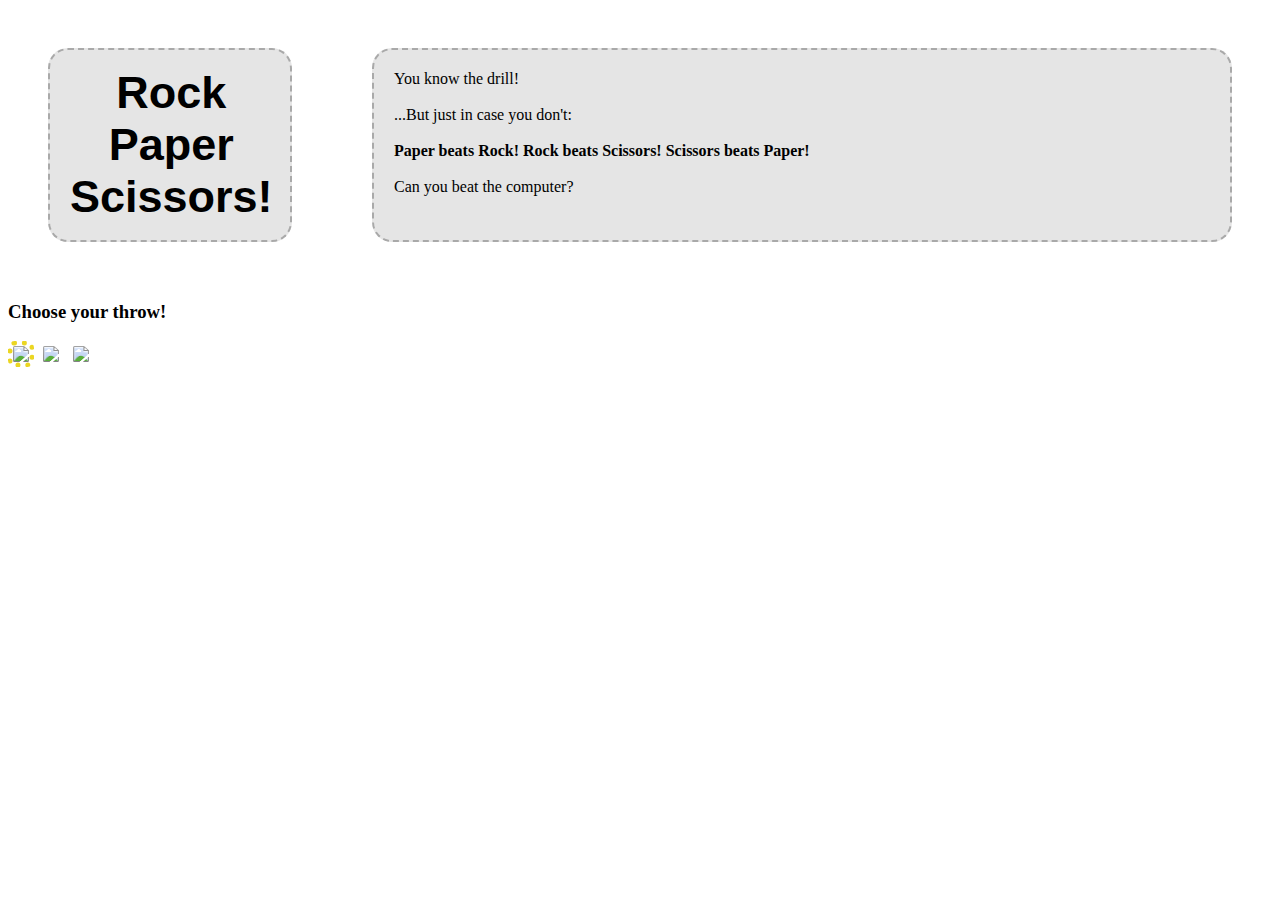
==== index.html @ c4b99937 "start HTML" ====
<!DOCTYPE html>
<html lang="en">

<head>
    <meta charset="UTF-8">
    <meta name="viewport" content="width=device-width, initial-scale=1.0">
    <meta http-equiv="X-UA-Compatible" content="ie=edge">
    <link rel="stylesheet" href="style.css">
    <title>Rock Paper Scissors!</title>
</head>

<body>
    <header>
        <h1>Rock Paper Scissors!</h1>
        <section class="rules">You know the drill!<br><br>
            ...But just in case you don't:<br><br>
            <strong>Paper beats Rock! Rock beats Scissors! Scissors beats Paper!
            </strong><br><br>
            Can you beat the computer?
        </section>
    </header>
    <h3>Choose your throw!</h3>
    <section class="coins">
            <label>
                
                <input name="shoot" value="rock" type="radio" checked />
                <img class="radio-image" src="http://placekitten.com/100/100">
            </label>
            <label>
                
                <input name="shoot" value="paper" type="radio" />
                <img class="radio-image" src="http://placekitten.com/100/100">
            </label>
            <label>
                
                    <input name="shoot" value="scissors" type="radio" />
                    <img class="radio-image" src="http://placekitten.com/100/100">
            </label>
        </section>

    <script type="module" src="app.js"></script>
</body>

</html>
---- style.css ----
body {
    background-image: url('https://wallpaperplay.com/walls/full/d/e/8/137480.jpg');
}

header {
    display: flex;
    justify-content: center;
}

h1 {
    display: flex;
    justify-content: flex-start;
    align-items: center;
    text-align: center;
    font-family: Helvetica;
    font-size: 45px;
    border: dashed darkgrey 2px;
    padding: 20px;
    margin: 40px;
    border-radius: 20px;
    height: 150px;
    width: 200px;
    background-color: rgba(189, 189, 189, 40%);
}

.rules {
    border: dashed darkgrey 2px;
    padding: 20px;
    margin: 40px;
    border-radius: 20px;
    height: 150px;
    width: 7500px;
    background-color: rgba(189, 189, 189, 40%);
}

.radio-image {
    border: 5px solid transparent;
    border-radius: 25%;
    width: 100px;
}

input:checked + .radio-image {
    border: 5px dotted rgb(235, 214, 34);
}

input {
    display: none;
}
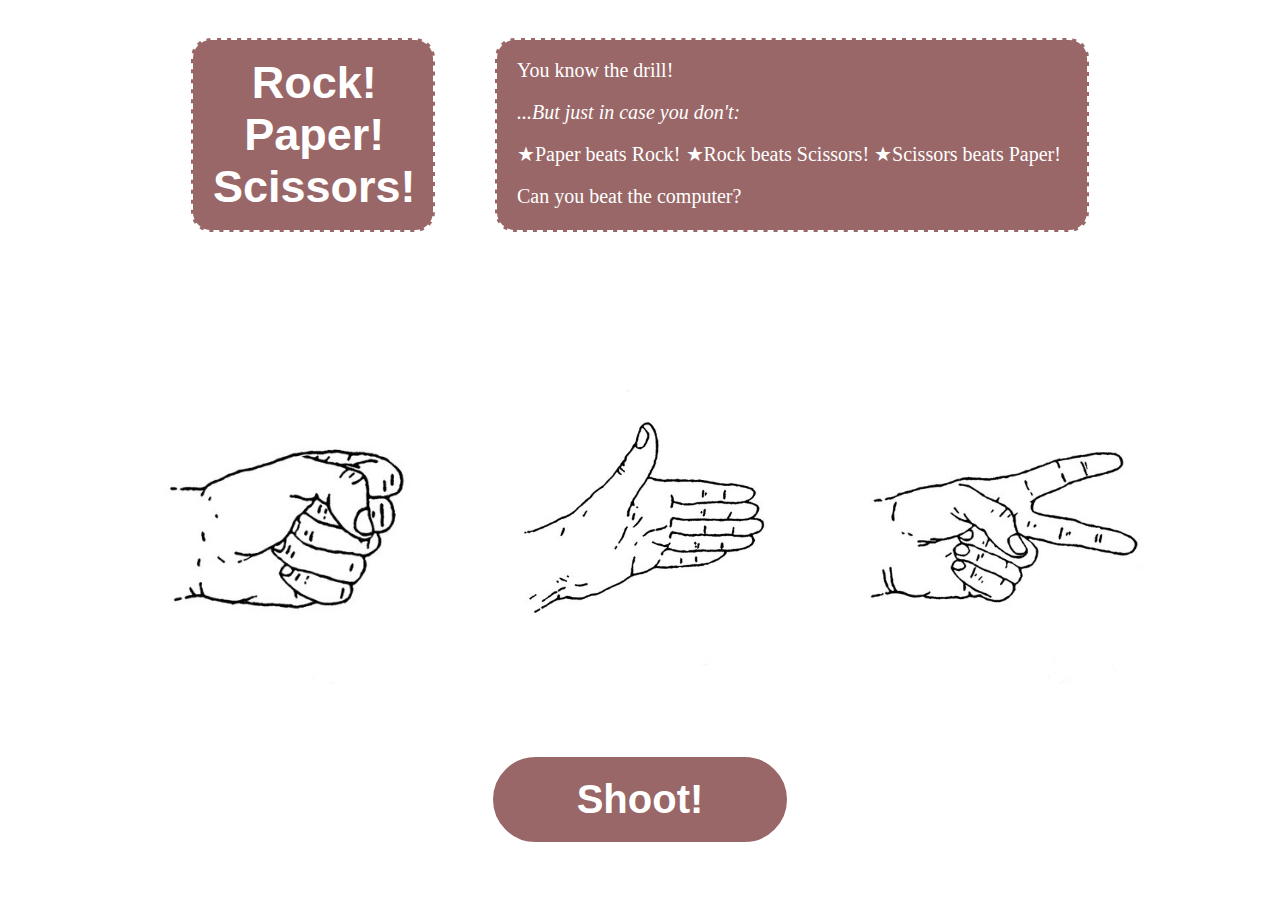
==== commit d4b52af2: "add second html file and images and beginning js" ====
--- a/index.html
+++ b/index.html
@@ -11,33 +11,33 @@
 
 <body>
     <header>
-        <h1>Rock Paper Scissors!</h1>
+        <h1>Rock! Paper! Scissors!</h1>
         <section class="rules">You know the drill!<br><br>
-            ...But just in case you don't:<br><br>
-            <strong>Paper beats Rock! Rock beats Scissors! Scissors beats Paper!
-            </strong><br><br>
+            <em>...But just in case you don't:</em><br><br>
+            ★Paper beats Rock! ★Rock beats Scissors! ★Scissors beats Paper!<br><br>
             Can you beat the computer?
         </section>
     </header>
-    <h3>Choose your throw!</h3>
-    <section class="coins">
+    <h2>CHOOSE YOUR FIGHTER!</h2>
+    <section class="throws">
             <label>
-                
-                <input name="shoot" value="rock" type="radio" checked />
-                <img class="radio-image" src="http://placekitten.com/100/100">
+              
+                <input name="throw" value="rock" type="radio" checked />
+                <img class="radio-image" src="assets/rock-face-right.jpg">
             </label>
             <label>
                 
-                <input name="shoot" value="paper" type="radio" />
-                <img class="radio-image" src="http://placekitten.com/100/100">
+                <input name="throw" value="paper" type="radio" />
+                <img class="radio-image" src="assets/paper-face-right.jpg">
             </label>
             <label>
                 
-                    <input name="shoot" value="scissors" type="radio" />
-                    <img class="radio-image" src="http://placekitten.com/100/100">
+                    <input name="throw" value="scissors" type="radio" />
+                    <img class="radio-image" src="assets/scissors-face-right.jpg">
             </label>
         </section>
-
+        <br><br>
+        <section class="shoot"><a href="./result.html"><button class="button" id="shoot-button">Shoot!</button></a></section>
     <script type="module" src="app.js"></script>
 </body>
 
--- a/style.css
+++ b/style.css
@@ -1,10 +1,13 @@
 body {
-    background-image: url('https://wallpaperplay.com/walls/full/d/e/8/137480.jpg');
+    background-image: url('http://sfwallpaper.com/images/gray-abstract-wallpaper-29.jpg');
 }
 
 header {
     display: flex;
     justify-content: center;
+    /*border: dashed white 2px;
+    border-radius: 20px;
+    margin: 20px 400px 20px 400px;*/
 }
 
 h1 {
@@ -14,35 +17,94 @@
     text-align: center;
     font-family: Helvetica;
     font-size: 45px;
-    border: dashed darkgrey 2px;
+    color: white;
+    border: dashed white 2px;
     padding: 20px;
-    margin: 40px;
+    margin: 30px;
     border-radius: 20px;
     height: 150px;
     width: 200px;
-    background-color: rgba(189, 189, 189, 40%);
+    background-color: rgba(110, 39, 39, 0.7);
 }
 
 .rules {
-    border: dashed darkgrey 2px;
+    border: dashed white 2px;
+    color: white;
+    font-size: 20px;
     padding: 20px;
-    margin: 40px;
+    margin: 30px;
     border-radius: 20px;
     height: 150px;
-    width: 7500px;
-    background-color: rgba(189, 189, 189, 40%);
+    width: 550px;
+    background-color:rgba(110, 39, 39, 0.7);
+    line-height: 21px;
 }
 
 .radio-image {
-    border: 5px solid transparent;
     border-radius: 25%;
-    width: 100px;
+    width: 300px;
+    margin: 30px;
 }
 
 input:checked + .radio-image {
-    border: 5px dotted rgb(235, 214, 34);
+    box-shadow: 5px 5px 40px 10px white;
 }
 
 input {
     display: none;
+}
+
+.throws,
+h2 {
+    display: flex;
+    justify-content: center;
+}
+
+h2 {
+    font-family: Helvetica;
+    font-size: 45px;
+    color: white;
+    margin: 30px 0px 10px 0px;
+}
+
+.button {
+    background-color: rgba(110, 39, 39, 0.7);
+    color: white;
+    border: solid white 3px;
+    border-radius: 200px;
+    font-size: 40px;
+    font-weight: bold;
+    width: 300px;
+    padding: 20px;
+    outline: 0;
+}
+
+button:active {
+    background-color: rgba(167, 58, 58, 0.7);
+}
+
+.shoot {
+    display: flex;
+    justify-content: center;
+}
+
+.stats {
+    font-family: Helvetica;
+    font-size: 45px;
+    border: solid white 2px;
+    color: white;
+    font-size: 25px;
+    padding: 30px;
+    margin: 15px 700px 50px 700px;
+    height: 400px;
+    border-radius: 20px;
+    background-color:rgba(110, 39, 39, 0.7);
+    line-height: 50px;
+}
+
+.hidden {
+    font-size: 50px;
+    padding: 40px;
+    display: flex;
+    justify-content: center;
 }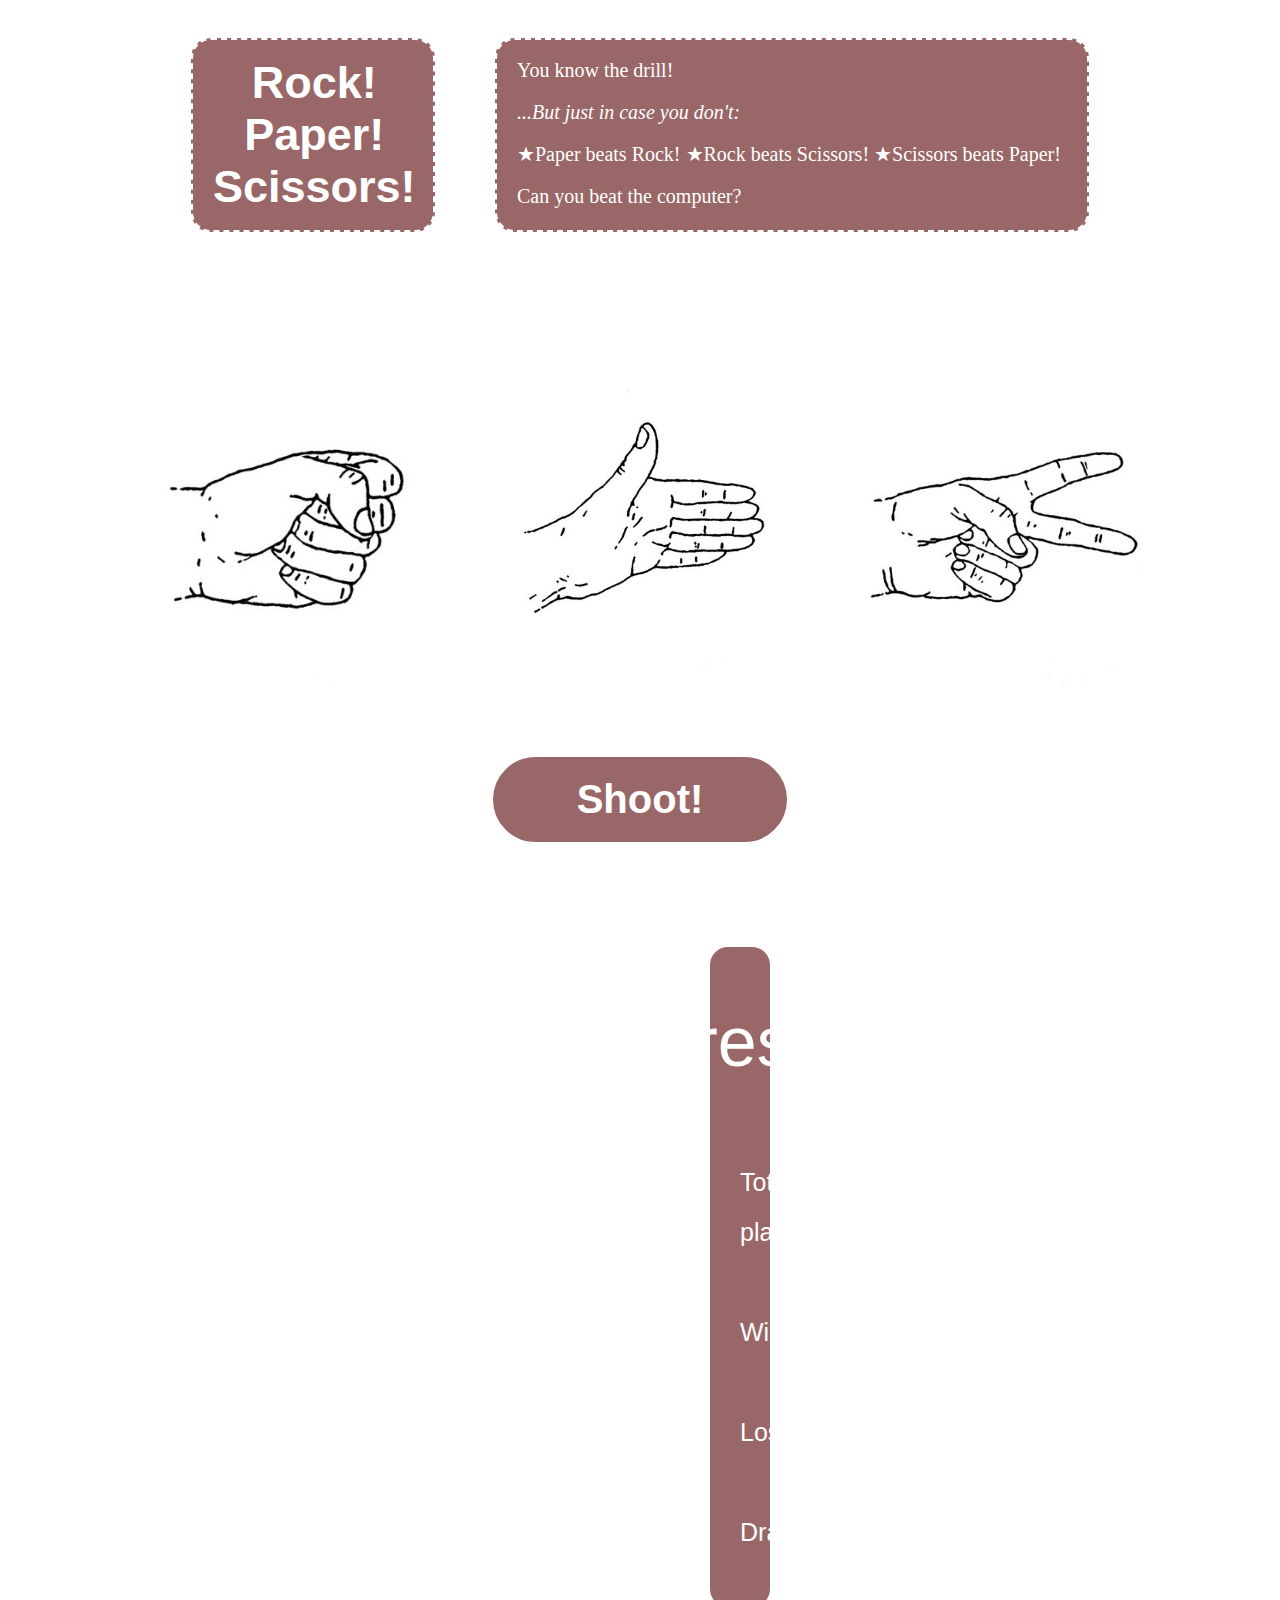
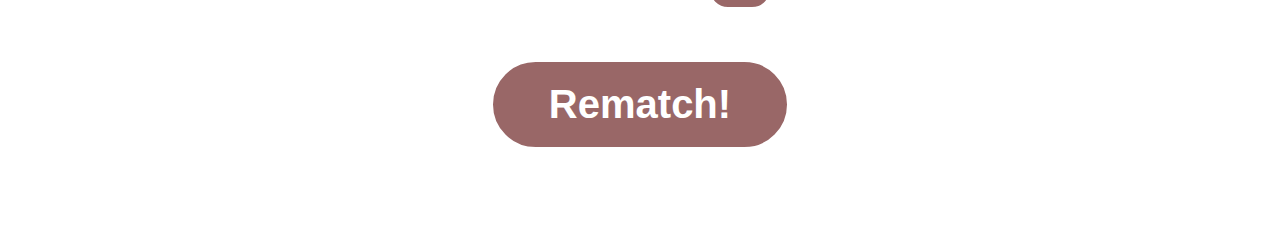
==== commit a6968388: "add further js sections" ====
--- a/index.html
+++ b/index.html
@@ -10,6 +10,9 @@
 </head>
 
 <body>
+
+        <a id="top"></a>
+
     <header>
         <h1>Rock! Paper! Scissors!</h1>
         <section class="rules">You know the drill!<br><br>
@@ -37,7 +40,24 @@
             </label>
         </section>
         <br><br>
-        <section class="shoot"><a href="./result.html"><button class="button" id="shoot-button">Shoot!</button></a></section>
+        <section class="shoot"><a href="#bottom"><button class="button" id="shoot-button">Shoot!</button></a></section>
+
+        <section class="stats">
+                <summary id="summary" class="hidden">[result]<span id="result"></span></summary>
+                <br>
+                <summary>Total plays: <span id="total"></span></summary>
+                <br>
+                <summary>Wins: <span id="win"></span></summary>
+                <br>
+                <summary>Losses: <span id="lose"></span></summary>
+                <br>
+                <summary>Draws: <span id="draw"></span></summary>
+            </section>    
+            
+            <section class="shoot"><a href="#top"><button class="button" id="replay-button">Rematch!</button></a></section>
+
+            <a id="bottom"></a>
+
     <script type="module" src="app.js"></script>
 </body>
 
--- a/style.css
+++ b/style.css
@@ -86,6 +86,7 @@
 .shoot {
     display: flex;
     justify-content: center;
+    margin: 0px 0px 100px 0px;;
 }
 
 .stats {
@@ -95,15 +96,15 @@
     color: white;
     font-size: 25px;
     padding: 30px;
-    margin: 15px 700px 50px 700px;
-    height: 400px;
+    margin: 50px 700px 50px 700px;
+    height: 600px;
     border-radius: 20px;
     background-color:rgba(110, 39, 39, 0.7);
     line-height: 50px;
 }
 
 .hidden {
-    font-size: 50px;
+    font-size: 70px;
     padding: 40px;
     display: flex;
     justify-content: center;
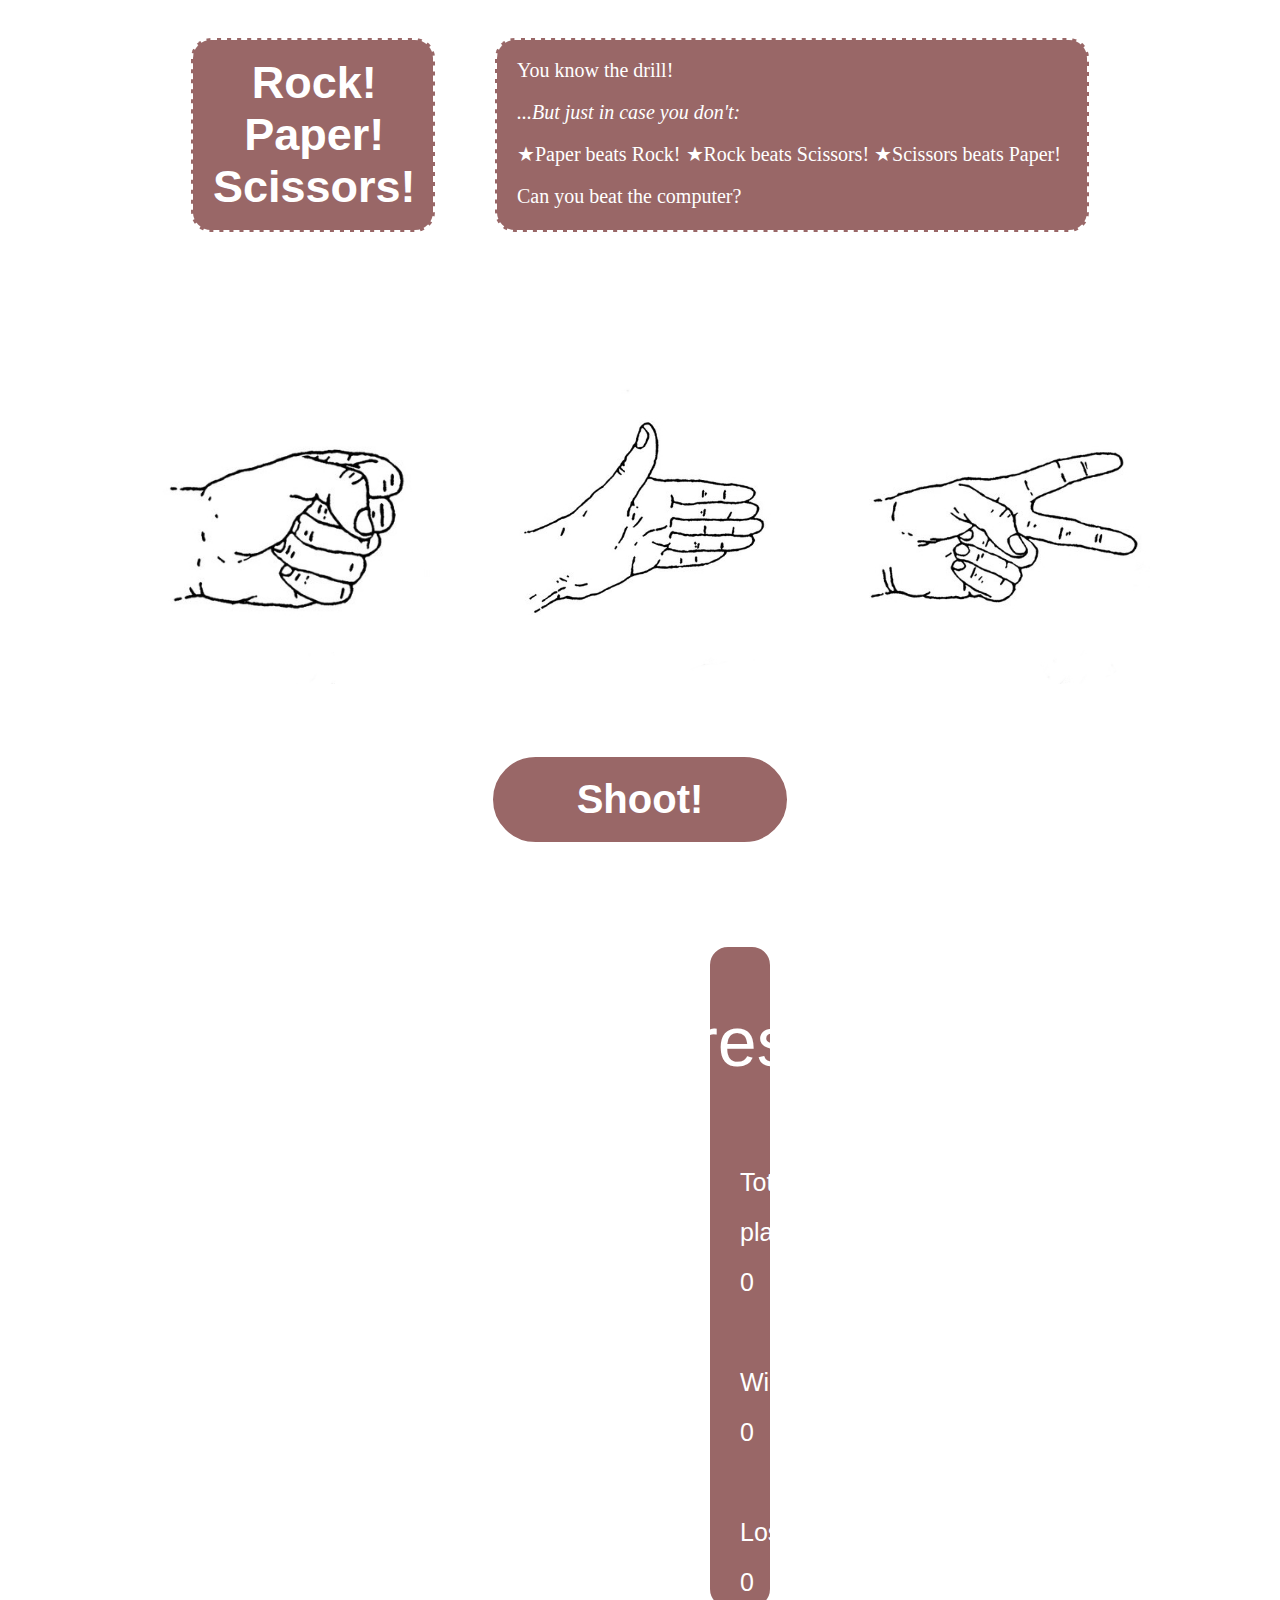
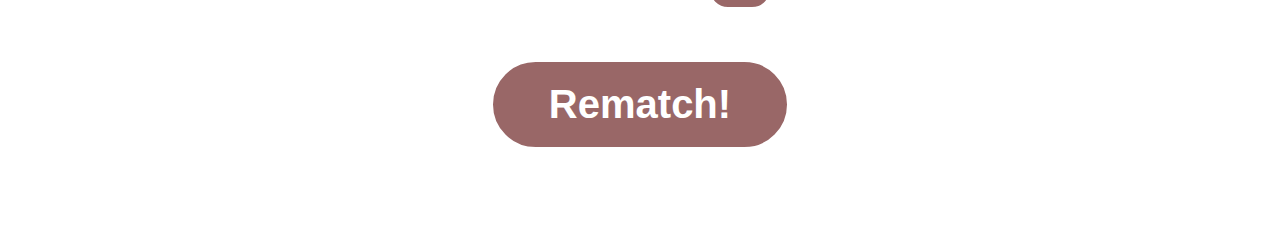
==== commit fe57572a: "more js changes" ====
--- a/index.html
+++ b/index.html
@@ -45,13 +45,13 @@
         <section class="stats">
                 <summary id="summary" class="hidden">[result]<span id="result"></span></summary>
                 <br>
-                <summary>Total plays: <span id="total"></span></summary>
+                <summary>Total plays: <span id="total">0</span></summary>
                 <br>
-                <summary>Wins: <span id="win"></span></summary>
+                <summary>Wins: <span id="win">0</span></summary>
                 <br>
-                <summary>Losses: <span id="lose"></span></summary>
+                <summary>Losses: <span id="lose">0</span></summary>
                 <br>
-                <summary>Draws: <span id="draw"></span></summary>
+                <summary>Draws: <span id="draw">0</span></summary>
             </section>    
             
             <section class="shoot"><a href="#top"><button class="button" id="replay-button">Rematch!</button></a></section>
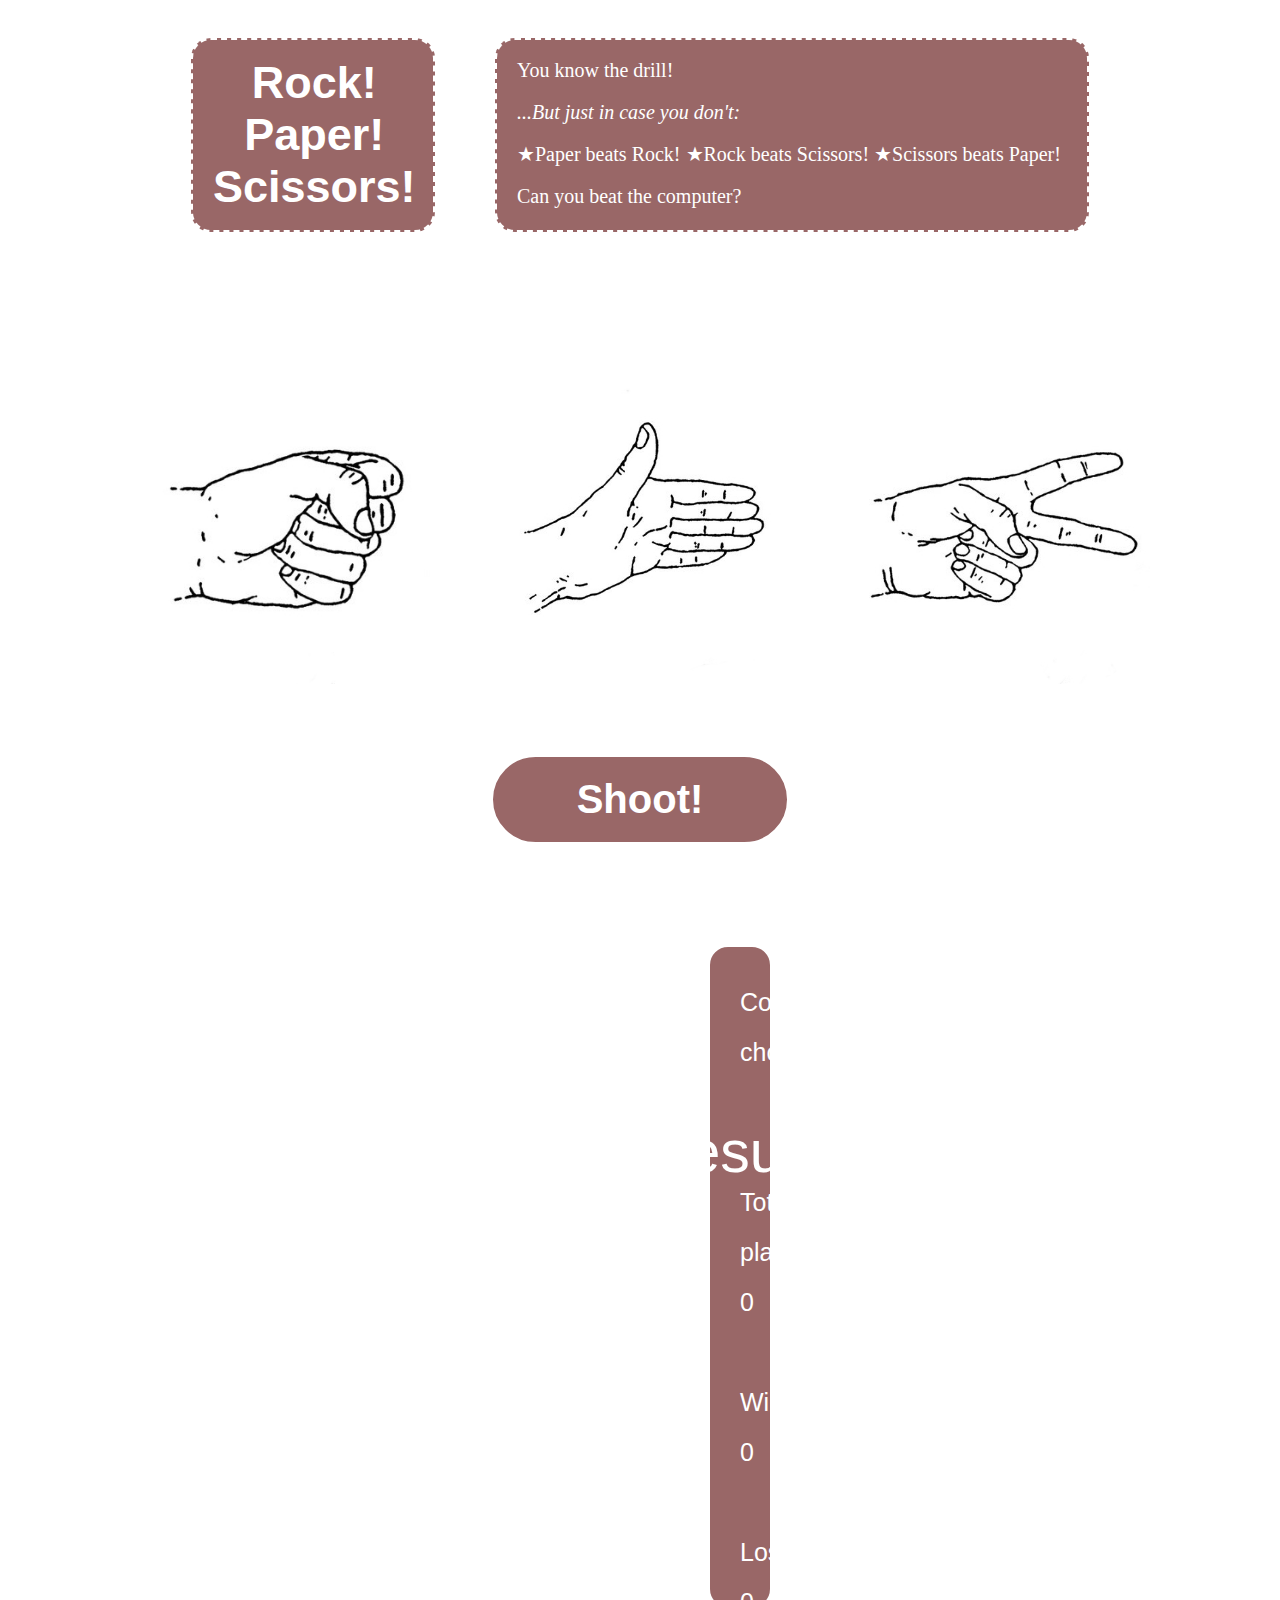
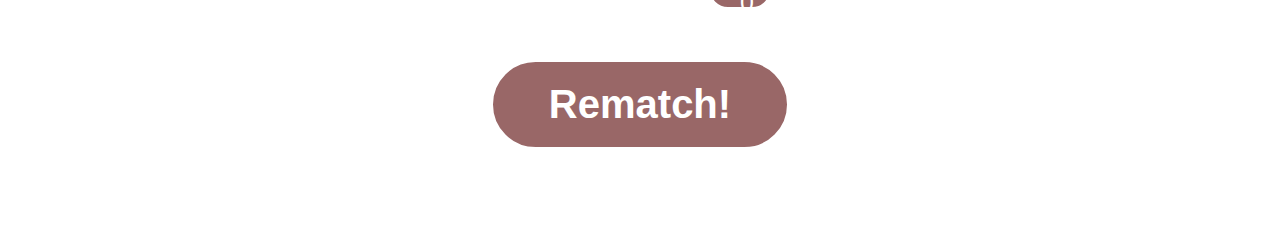
==== commit 1c84bbc7: "add updates for resubmission" ====
--- a/index.html
+++ b/index.html
@@ -43,8 +43,9 @@
         <section class="shoot"><a href="#bottom"><button class="button" id="shoot-button">Shoot!</button></a></section>
 
         <section class="stats">
-                <summary id="summary" class="hidden">[result]<span id="result"></span></summary>
+                <section class=computer-chose>Computer chose <span id="computer-chose"></span></section>
                 <br>
+                <summary id="summary" class="hidden">[result]</summary>
                 <summary>Total plays: <span id="total">0</span></summary>
                 <br>
                 <summary>Wins: <span id="win">0</span></summary>
--- a/style.css
+++ b/style.css
@@ -76,7 +76,7 @@
     font-weight: bold;
     width: 300px;
     padding: 20px;
-    outline: 0;
+    outline: 0;   <br>
 }
 
 button:active {
@@ -104,8 +104,19 @@
 }
 
 .hidden {
-    font-size: 70px;
-    padding: 40px;
+    font-size: 60px;
+    margin: 15%;
     display: flex;
     justify-content: center;
+}
+
+.computer-chose {
+    text-align: center;
+    margin-top: 4%;
+    margin-bottom: -15%;
+
+}
+
+#summary {
+    font-size: 59px;
 }